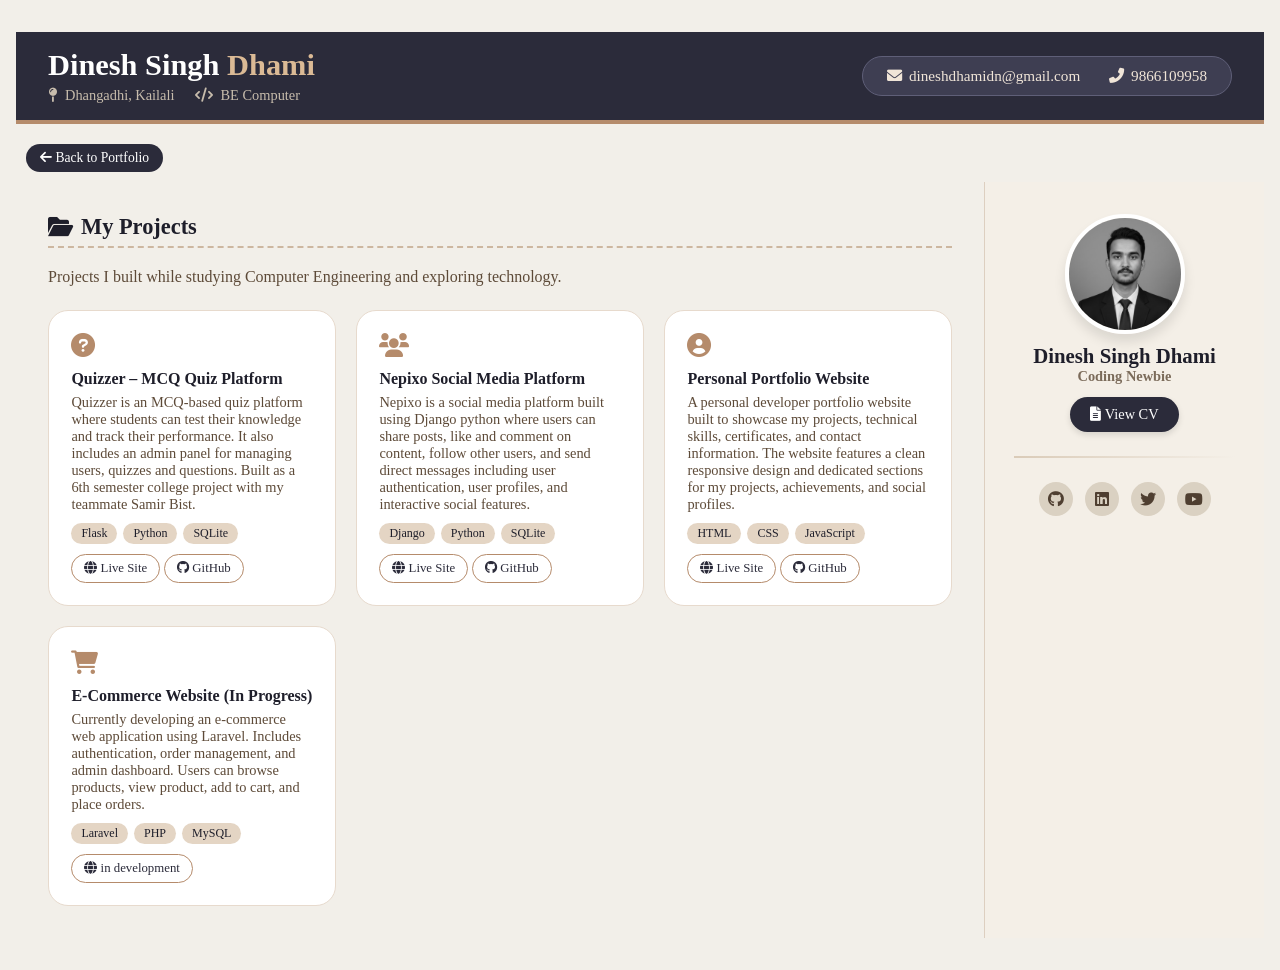
==== projects.html @ 05433d5f "Initial commit: add personal portfolio website" ====
<!DOCTYPE html>
<html lang="en">

<head>
<meta charset="UTF-8">
<meta name="viewport" content="width=device-width, initial-scale=1.0">

<title>Dinesh Singh Dhami | Projects</title>

<link rel="icon" href="favicon-dineshsinghdhami.png" type="image/png">

<link rel="stylesheet"
href="https://cdnjs.cloudflare.com/ajax/libs/font-awesome/6.0.0-beta3/css/all.min.css">

<style>

*{
margin:0;
padding:0;
box-sizing:border-box;
}

body{
background:#f2efe9;
font-family:'Inter',-apple-system,BlinkMacSystemFont,'Segoe UI',Roboto;
color:#1e1e2a;
padding:2rem 1rem;
}

/* HEADER */

.top-bar{
background:#2b2b3a;
color:#f0ede6;
padding:1rem 2rem;
display:flex;
justify-content:space-between;
align-items:center;
border-bottom:4px solid #b58b6b;
flex-wrap:wrap;
}

.identity h1{
font-size:1.9rem;
font-weight:600;
color:white;
}

.identity span{
color:#dbba95;
}

.tagline{
font-size:0.9rem;
color:#c7bcac;
margin-top:4px;
display:flex;
gap:8px;
align-items:center;
}

.contact-badge{
background:#3e3e52;
padding:0.6rem 1.5rem;
border-radius:60px;
display:flex;
gap:1.8rem;
font-size:0.95rem;
border:1px solid #5f5f78;
}

.contact-badge a{
color:#f0e5d8;
text-decoration:none;
display:flex;
align-items:center;
gap:7px;
}

.contact-badge a:hover{
color:#dbba95;
}

/* BACK BUTTON */

.back-btn{
display:inline-block;
margin:20px 0 10px 10px;
padding:6px 14px;
background:#2b2b3a;
color:#fff;
text-decoration:none;
border-radius:30px;
font-size:0.85rem;
transition:0.2s;
}

.back-btn:hover{
background:#b58b6b;
}

/* MAIN GRID */

.main-grid{
display:grid;
grid-template-columns:1fr 280px;
}

@media(max-width:750px){
.main-grid{
grid-template-columns:1fr;
}
}

/* CONTENT */

.content{
padding:2rem;
}

.section-title{
font-size:1.4rem;
font-weight:550;
margin-bottom:1.2rem;
display:flex;
align-items:center;
gap:8px;
border-bottom:2px dashed #cdb7a0;
padding-bottom:0.4rem;
}

/* PROJECT GRID */

.projects-grid{
display:grid;
grid-template-columns:repeat(auto-fit,minmax(250px,1fr));
gap:20px;
margin-top:1.5rem;
}

.project-card{
background:white;
border-radius:20px;
padding:1.4rem;
border:1px solid #e7dacd;
transition:all 0.2s ease;
}

.project-link{
display:inline-block;
margin-top:10px;
padding:6px 12px;
font-size:0.8rem;
border-radius:20px;
text-decoration:none;
border:1px solid #b58b6b;
color:#2b2b3a;
transition:0.2s;
}

.project-link:hover{
background:#b58b6b;
color:white;
}

.project-card:hover{
transform:translateY(-4px);
box-shadow:0 8px 18px rgba(0,0,0,0.1);
}

.project-icon{
font-size:1.5rem;
color:#b58b6b;
margin-bottom:10px;
}

.project-title{
font-weight:600;
margin-bottom:6px;
}

.project-desc{
font-size:0.9rem;
color:#5d4a38;
margin-bottom:10px;
}

.tags{
display:flex;
flex-wrap:wrap;
gap:6px;
}

.tag{
background:#e4d5c4;
padding:3px 10px;
font-size:0.75rem;
border-radius:20px;
}

/* SIDEBAR */

.sidebar{
background:#f4efe7;
border-left:1px solid #ddcfc0;
padding:2rem 1.8rem;
}

.profile-pic-placeholder{
width:120px;
height:120px;
border-radius:50%;
overflow:hidden;
margin:auto;
border:4px solid white;
box-shadow:0 8px 12px rgba(0,0,0,0.1);
}

.profile-pic-placeholder img{
width:100%;
height:100%;
object-fit:cover;
}

.my-name-side{
text-align:center;
font-size:1.3rem;
font-weight:550;
margin-top:10px;
}

.my-name-side small{
font-size:0.9rem;
color:#7b6b5a;
display:block;
}

.divider{
height:2px;
background:linear-gradient(90deg,#dacbb8,transparent);
margin:1.5rem 0;
}

.social-bar{
display:flex;
justify-content:center;
gap:12px;
}

.social-bar a{
width:34px;
height:34px;
display:flex;
align-items:center;
justify-content:center;
background:#dad1c2;
border-radius:50%;
color:#4f3f31;
text-decoration:none;
}

.social-bar a:hover{
background:#b58b6b;
color:white;
}

</style>
</head>

<body>

<!-- HEADER -->

<div class="top-bar">

<div class="identity">
<h1>Dinesh Singh <span>Dhami</span></h1>

<div class="tagline">
<i class="fas fa-map-pin"></i> Dhangadhi, Kailali
<i class="fas fa-code" style="margin-left:12px;"></i> BE Computer
</div>
</div>

<div class="contact-badge">

<a href="#" onclick="openDirectEmail()">
<i class="fas fa-envelope"></i> dineshdhamidn@gmail.com
</a>

<a href="#" onclick="openWhatsApp()">
<i class="fas fa-phone-alt"></i> 9866109958
</a>

</div>

</div>

<!-- BACK BUTTON -->

<a href="https://www.dineshsinghdhami.com.np/" class="back-btn">
<i class="fas fa-arrow-left"></i> Back to Portfolio
</a>

<!-- GRID -->

<div class="main-grid">

<!-- LEFT CONTENT -->

<div class="content">

<div class="section-title">
<i class="fas fa-folder-open"></i> My Projects
</div>

<p style="color:#5d4a38;">
Projects I built while studying Computer Engineering and exploring technology.
</p>
<div class="projects-grid">

<!-- QUIZZER PROJECT -->

<div class="project-card">
<div class="project-icon">
<i class="fas fa-question-circle"></i>
</div>

<div class="project-title">Quizzer – MCQ Quiz Platform</div>

<div class="project-desc">
Quizzer is an MCQ-based quiz platform where students can test their knowledge 
and track their performance. It also includes an admin panel for managing users,
quizzes and questions. Built as a 6th semester college project with my teammate Samir Bist.
</div>

<div class="tags">
<span class="tag">Flask</span>
<span class="tag">Python</span>
<span class="tag">SQLite</span>
</div>

<a href="https://quizzerhub.pythonanywhere.com/" target="_blank" class="project-link">
<i class="fas fa-globe"></i> Live Site
</a>
<a href="https://github.com/dineshsinghdhami/quizzer" target="_blank" class="project-link">
<i class="fab fa-github"></i> GitHub
</a>

</div>


<!-- NEPIXO PROJECT -->

<div class="project-card">
<div class="project-icon">
<i class="fas fa-users"></i>
</div>

<div class="project-title">Nepixo Social Media Platform</div>

<div class="project-desc">
Nepixo is a social media platform built using Django python where users can share posts, like and comment on content, follow other users, and send direct messages including user authentication, user profiles, and interactive social features.
</div>

<div class="tags">
<span class="tag">Django</span>
<span class="tag">Python</span>
<span class="tag">SQLite</span>
</div>

<a href="https://nepixo.pythonanywhere.com/" target="_blank" class="project-link">
<i class="fas fa-globe"></i> Live Site
</a>
<a href="https://github.com/dineshsinghdhami/nepixo" target="_blank" class="project-link">
<i class="fab fa-github"></i> GitHub
</a>

</div>

<!-- PERSONAL PORTFOLIO PROJECT -->

<div class="project-card">
<div class="project-icon">
<i class="fas fa-user-circle"></i>
</div>

<div class="project-title">Personal Portfolio Website</div>

<div class="project-desc">
A personal developer portfolio website built to showcase my projects,
technical skills, certificates, and contact information. The website
features a clean responsive design and dedicated sections for my
projects, achievements, and social profiles.
</div>

<div class="tags">
<span class="tag">HTML</span>
<span class="tag">CSS</span>
<span class="tag">JavaScript</span>
</div>

<a href="https://www.dineshsinghdhami.com.np/" target="_blank" class="project-link">
<i class="fas fa-globe"></i> Live Site
</a>

<a href="https://github.com/dineshsinghdhami/portfolio" target="_blank" class="project-link">
<i class="fab fa-github"></i> GitHub
</a>

</div>
<!-- ECOMMERCE PROJECT -->

<div class="project-card">
<div class="project-icon">
<i class="fas fa-shopping-cart"></i>
</div>

<div class="project-title">E-Commerce Website (In Progress)</div>

<div class="project-desc">
Currently developing an e-commerce web application using Laravel. Includes authentication, order management, and admin dashboard.
Users can browse products, view product, add to cart, and place orders. 
</div>

<div class="tags">
<span class="tag">Laravel</span>
<span class="tag">PHP</span>
<span class="tag">MySQL</span>
</div>

<a href="https://quizzerhub.pythonanywhere.com/" target="_blank" class="project-link">
<i class="fas fa-globe"></i> in development
</a>
</div>

</div>

</div>

<!-- SIDEBAR -->

<div class="sidebar">

<div class="profile-pic-placeholder">
<img src="dineshsinghdhami.jpg">
</div>

<div class="my-name-side">
                Dinesh Singh Dhami
                <small>Coding Newbie</small>
                
            </div>
            <div style="text-align:center; margin-top:12px;">
    <a href="Dinesh-Singh-Dhami-Resume.pdf"
       style="
       display:inline-block;
       background:#2b2b3a;
       color:#fff;
       padding:0.55rem 1.3rem;
       border-radius:40px;
       font-size:0.9rem;
       text-decoration:none;
       font-weight:500;
       transition:all 0.2s ease;
       box-shadow:0 3px 6px rgba(0,0,0,0.12);
       ">
       <i class="fas fa-file-alt"></i> View CV
    </a>
</div>

<div class="divider"></div>

<div class="social-bar">

<a href="https://github.com/dineshsinghdhami" target="_blank">
<i class="fab fa-github"></i>
</a>

<a href="https://linkedin.com/in/dineshsinghdhami1" target="_blank">
<i class="fab fa-linkedin"></i>
</a>

<a href="https://x.com/dineshdhami001" target="_blank">
<i class="fab fa-twitter"></i>
</a>

<a href="https://www.youtube.com/@dineshsinghdhami1?sub_confirmation=1" target="_blank">
<i class="fab fa-youtube"></i>
</a>

</div>

</div>

</div>

<script>

function isMobileDevice(){
return /Mobi|Android|iPhone|iPad/i.test(navigator.userAgent);
}

function openDirectEmail(){

const subject="Contact From Portfolio";
const body="Hi Dinesh, I found your portfolio and would like to connect.";

if(isMobileDevice()){
window.location.href=
`mailto:dineshdhamidn@gmail.com?subject=${encodeURIComponent(subject)}&body=${encodeURIComponent(body)}`;
}
else{
window.open(
`https://mail.google.com/mail/?view=cm&fs=1&to=dineshdhamidn@gmail.com&su=${encodeURIComponent(subject)}&body=${encodeURIComponent(body)}`,
"_blank"
);
}

}

function openWhatsApp(){

const phoneNumber="9779866109958";
const message="Hi Dinesh, I visited your portfolio and would like to connect.";

window.open(
`https://wa.me/${phoneNumber}?text=${encodeURIComponent(message)}`
);

}

</script>

</body>
</html>
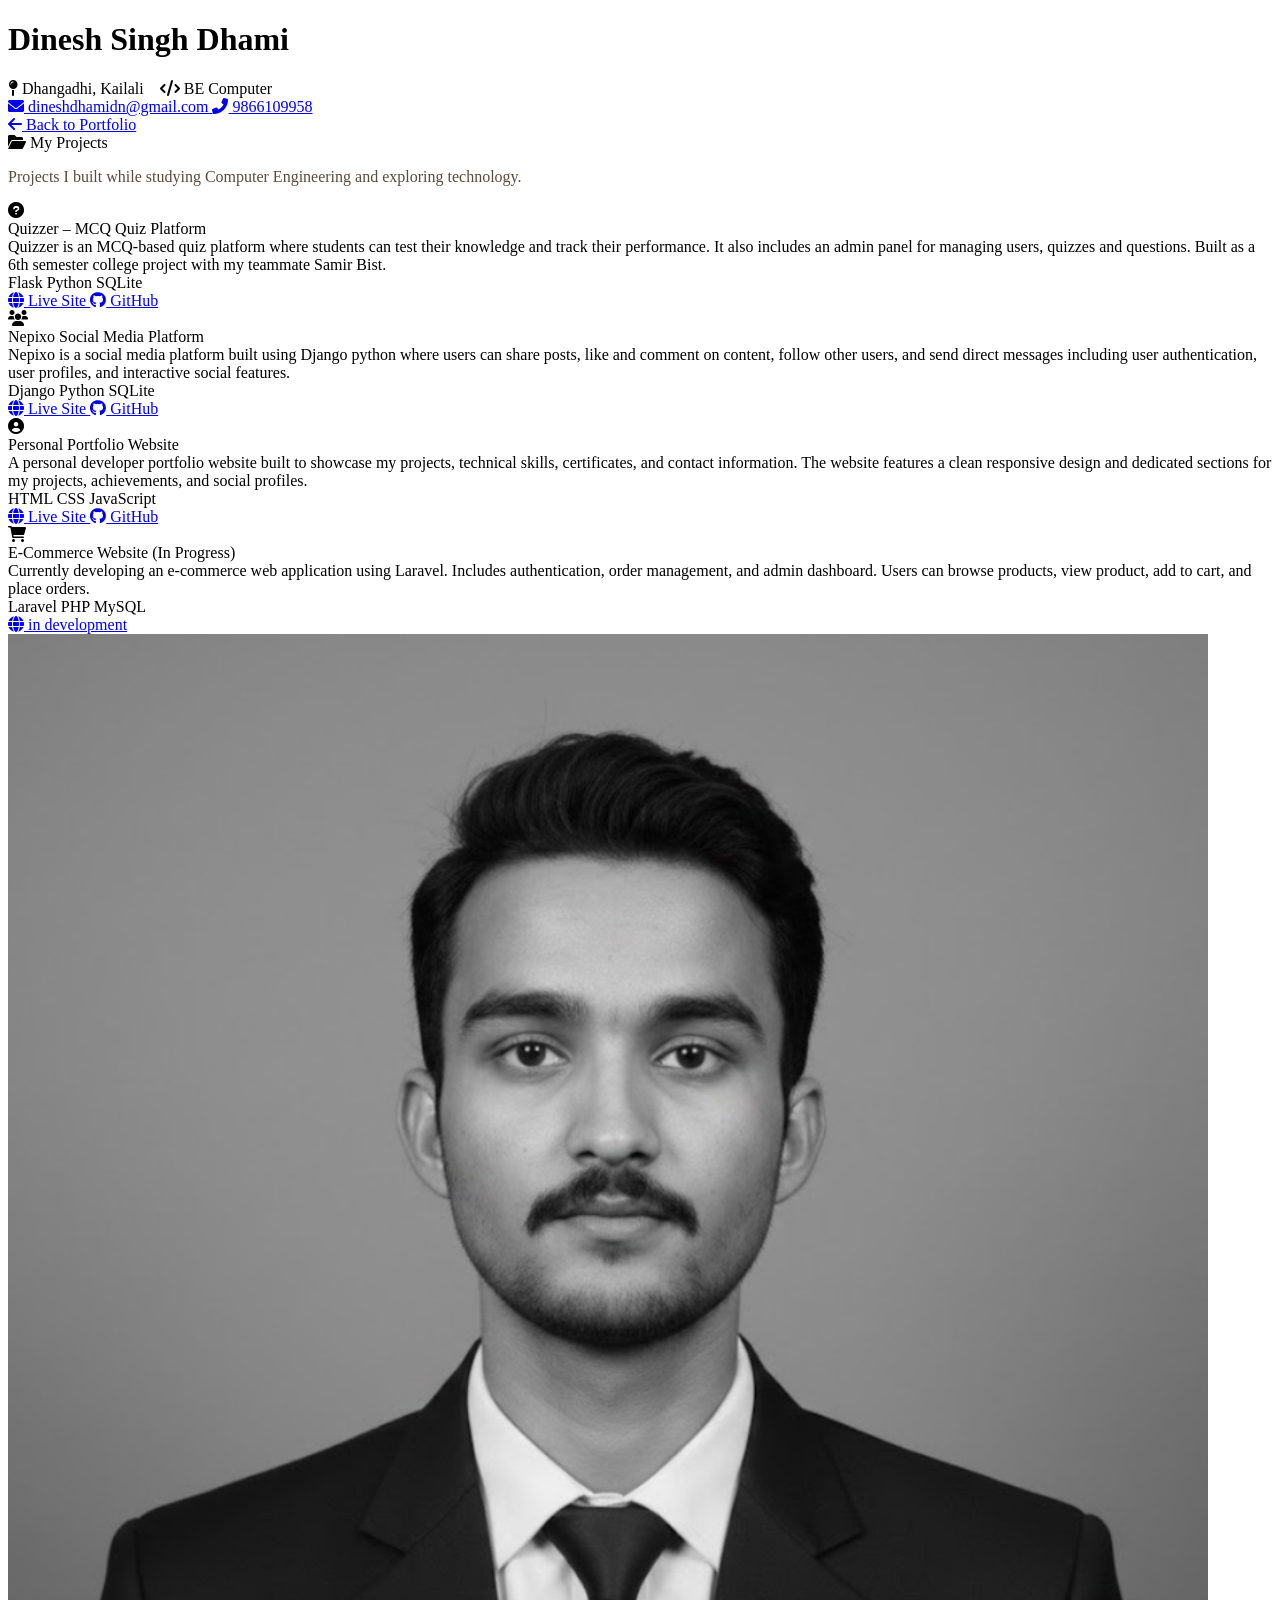
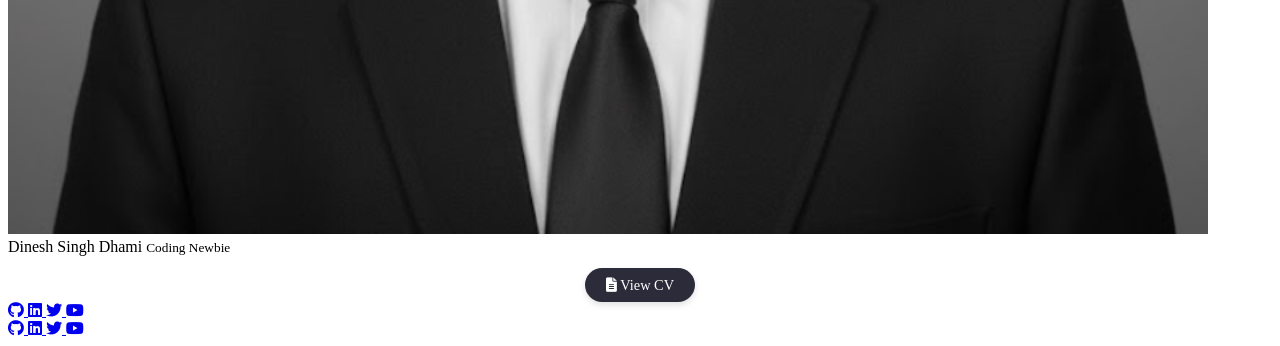
==== commit 0572c089: "updating projects" ====
--- a/projects.html
+++ b/projects.html
@@ -1,277 +1,18 @@
 <!DOCTYPE html>
 <html lang="en">
-
 <head>
 <meta charset="UTF-8">
 <meta name="viewport" content="width=device-width, initial-scale=1.0">
-
 <title>Dinesh Singh Dhami | Projects</title>
-
 <link rel="icon" href="favicon-dineshsinghdhami.png" type="image/png">
-
-<link rel="stylesheet"
-href="https://cdnjs.cloudflare.com/ajax/libs/font-awesome/6.0.0-beta3/css/all.min.css">
-
-<style>
-
-*{
-margin:0;
-padding:0;
-box-sizing:border-box;
-}
-
-body{
-background:#f2efe9;
-font-family:'Inter',-apple-system,BlinkMacSystemFont,'Segoe UI',Roboto;
-color:#1e1e2a;
-padding:2rem 1rem;
-}
-
-/* HEADER */
-
-.top-bar{
-background:#2b2b3a;
-color:#f0ede6;
-padding:1rem 2rem;
-display:flex;
-justify-content:space-between;
-align-items:center;
-border-bottom:4px solid #b58b6b;
-flex-wrap:wrap;
-}
-
-.identity h1{
-font-size:1.9rem;
-font-weight:600;
-color:white;
-}
-
-.identity span{
-color:#dbba95;
-}
-
-.tagline{
-font-size:0.9rem;
-color:#c7bcac;
-margin-top:4px;
-display:flex;
-gap:8px;
-align-items:center;
-}
-
-.contact-badge{
-background:#3e3e52;
-padding:0.6rem 1.5rem;
-border-radius:60px;
-display:flex;
-gap:1.8rem;
-font-size:0.95rem;
-border:1px solid #5f5f78;
-}
-
-.contact-badge a{
-color:#f0e5d8;
-text-decoration:none;
-display:flex;
-align-items:center;
-gap:7px;
-}
-
-.contact-badge a:hover{
-color:#dbba95;
-}
-
-/* BACK BUTTON */
-
-.back-btn{
-display:inline-block;
-margin:20px 0 10px 10px;
-padding:6px 14px;
-background:#2b2b3a;
-color:#fff;
-text-decoration:none;
-border-radius:30px;
-font-size:0.85rem;
-transition:0.2s;
-}
-
-.back-btn:hover{
-background:#b58b6b;
-}
-
-/* MAIN GRID */
-
-.main-grid{
-display:grid;
-grid-template-columns:1fr 280px;
-}
-
-@media(max-width:750px){
-.main-grid{
-grid-template-columns:1fr;
-}
-}
-
-/* CONTENT */
-
-.content{
-padding:2rem;
-}
-
-.section-title{
-font-size:1.4rem;
-font-weight:550;
-margin-bottom:1.2rem;
-display:flex;
-align-items:center;
-gap:8px;
-border-bottom:2px dashed #cdb7a0;
-padding-bottom:0.4rem;
-}
-
-/* PROJECT GRID */
-
-.projects-grid{
-display:grid;
-grid-template-columns:repeat(auto-fit,minmax(250px,1fr));
-gap:20px;
-margin-top:1.5rem;
-}
-
-.project-card{
-background:white;
-border-radius:20px;
-padding:1.4rem;
-border:1px solid #e7dacd;
-transition:all 0.2s ease;
-}
-
-.project-link{
-display:inline-block;
-margin-top:10px;
-padding:6px 12px;
-font-size:0.8rem;
-border-radius:20px;
-text-decoration:none;
-border:1px solid #b58b6b;
-color:#2b2b3a;
-transition:0.2s;
-}
-
-.project-link:hover{
-background:#b58b6b;
-color:white;
-}
-
-.project-card:hover{
-transform:translateY(-4px);
-box-shadow:0 8px 18px rgba(0,0,0,0.1);
-}
-
-.project-icon{
-font-size:1.5rem;
-color:#b58b6b;
-margin-bottom:10px;
-}
-
-.project-title{
-font-weight:600;
-margin-bottom:6px;
-}
-
-.project-desc{
-font-size:0.9rem;
-color:#5d4a38;
-margin-bottom:10px;
-}
-
-.tags{
-display:flex;
-flex-wrap:wrap;
-gap:6px;
-}
-
-.tag{
-background:#e4d5c4;
-padding:3px 10px;
-font-size:0.75rem;
-border-radius:20px;
-}
-
-/* SIDEBAR */
-
-.sidebar{
-background:#f4efe7;
-border-left:1px solid #ddcfc0;
-padding:2rem 1.8rem;
-}
-
-.profile-pic-placeholder{
-width:120px;
-height:120px;
-border-radius:50%;
-overflow:hidden;
-margin:auto;
-border:4px solid white;
-box-shadow:0 8px 12px rgba(0,0,0,0.1);
-}
-
-.profile-pic-placeholder img{
-width:100%;
-height:100%;
-object-fit:cover;
-}
-
-.my-name-side{
-text-align:center;
-font-size:1.3rem;
-font-weight:550;
-margin-top:10px;
-}
-
-.my-name-side small{
-font-size:0.9rem;
-color:#7b6b5a;
-display:block;
-}
-
-.divider{
-height:2px;
-background:linear-gradient(90deg,#dacbb8,transparent);
-margin:1.5rem 0;
-}
-
-.social-bar{
-display:flex;
-justify-content:center;
-gap:12px;
-}
-
-.social-bar a{
-width:34px;
-height:34px;
-display:flex;
-align-items:center;
-justify-content:center;
-background:#dad1c2;
-border-radius:50%;
-color:#4f3f31;
-text-decoration:none;
-}
-
-.social-bar a:hover{
-background:#b58b6b;
-color:white;
-}
-
-</style>
+<link rel="stylesheet" href="https://cdnjs.cloudflare.com/ajax/libs/font-awesome/6.0.0-beta3/css/all.min.css">
+<link rel="stylesheet" href="style-projects.css">
+<script src="script-projects.js"> </script>
 </head>
 
 <body>
-
-<!-- HEADER -->
-
-<div class="top-bar">
+ 
+<div class="navbar">
 
 <div class="identity">
 <h1>Dinesh Singh <span>Dhami</span></h1>
@@ -296,13 +37,9 @@
 
 </div>
 
-<!-- BACK BUTTON -->
-
 <a href="https://www.dineshsinghdhami.com.np/" class="back-btn">
 <i class="fas fa-arrow-left"></i> Back to Portfolio
 </a>
-
-<!-- GRID -->
 
 <div class="main-grid">
 
@@ -429,7 +166,7 @@
 <span class="tag">MySQL</span>
 </div>
 
-<a href="https://quizzerhub.pythonanywhere.com/" target="_blank" class="project-link">
+<a href="https://github.com/dineshsinghdhami/" target="_blank" class="project-link">
 <i class="fas fa-globe"></i> in development
 </a>
 </div>
@@ -438,7 +175,7 @@
 
 </div>
 
-<!-- SIDEBAR -->
+<!-- RIGHT SIDEBAR -->
 
 <div class="sidebar">
 
@@ -531,6 +268,28 @@
 }
 
 </script>
-
+<div class="mobile-social">
+
+<div class="social-bar">
+
+<a href="https://github.com/dineshsinghdhami" target="_blank">
+<i class="fab fa-github"></i>
+</a>
+
+<a href="https://linkedin.com/in/dineshsinghdhami1" target="_blank">
+<i class="fab fa-linkedin"></i>
+</a>
+
+<a href="https://x.com/dineshdhami001" target="_blank">
+<i class="fab fa-twitter"></i>
+</a>
+
+<a href="https://www.youtube.com/@dineshsinghdhami1?sub_confirmation=1" target="_blank">
+<i class="fab fa-youtube"></i>
+</a>
+
+</div>
+
+</div>
 </body>
 </html>
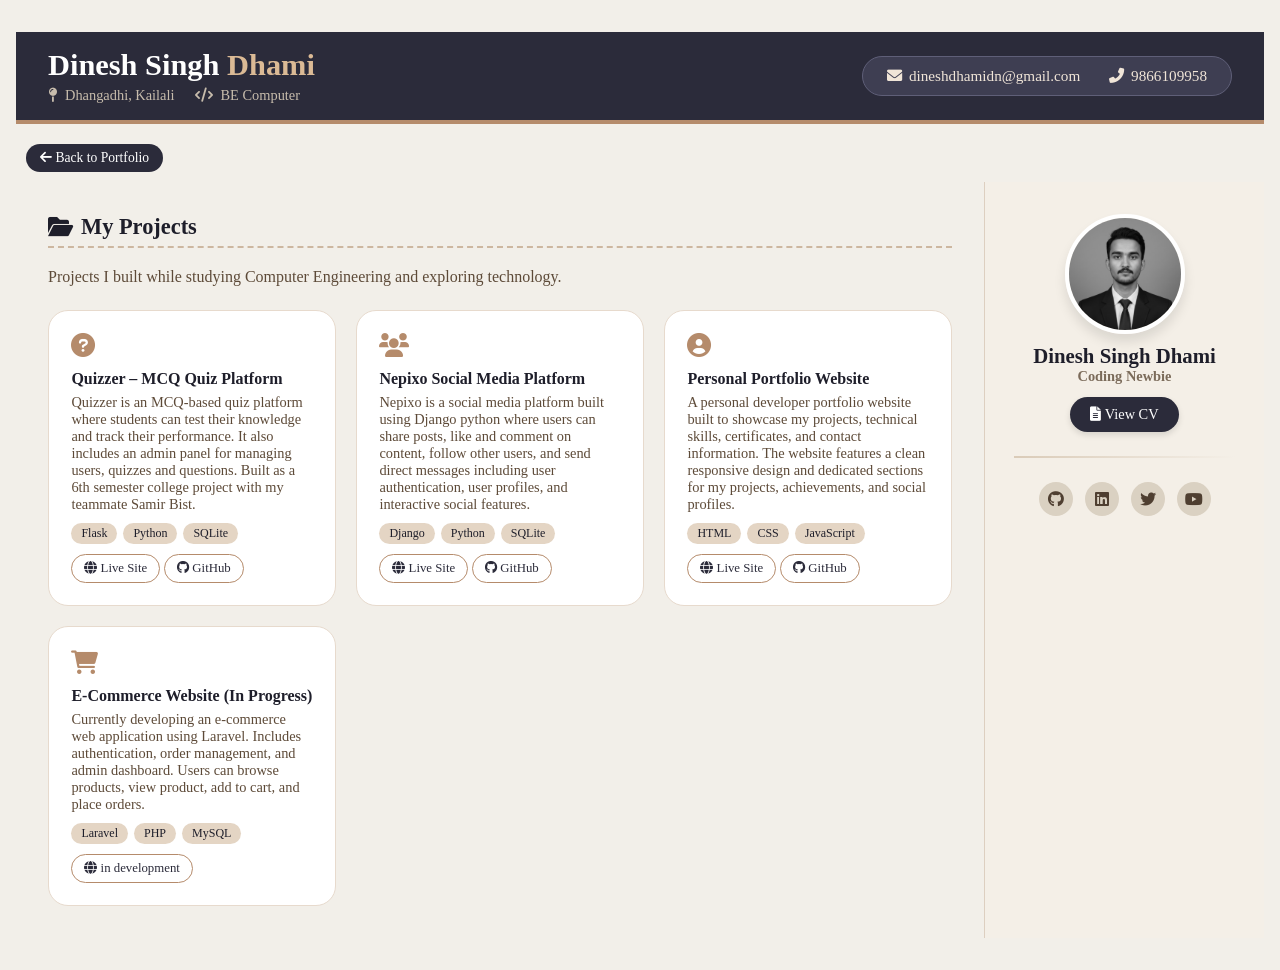
==== commit d6aa748b: "updated projects.html" ====
--- a/projects.html
+++ b/projects.html
@@ -7,7 +7,6 @@
 <link rel="icon" href="favicon-dineshsinghdhami.png" type="image/png">
 <link rel="stylesheet" href="https://cdnjs.cloudflare.com/ajax/libs/font-awesome/6.0.0-beta3/css/all.min.css">
 <link rel="stylesheet" href="style-projects.css">
-<script src="script-projects.js"> </script>
 </head>
 
 <body>
@@ -183,12 +182,9 @@
 <img src="dineshsinghdhami.jpg">
 </div>
 
-<div class="my-name-side">
-                Dinesh Singh Dhami
-                <small>Coding Newbie</small>
-                
-            </div>
-            <div style="text-align:center; margin-top:12px;">
+<div class="my-name-side">Dinesh Singh Dhami<small>Coding Newbie</small>
+</div>
+    <div style="text-align:center; margin-top:12px;">
     <a href="Dinesh-Singh-Dhami-Resume.pdf"
        style="
        display:inline-block;
--- a/style-projects.css
+++ b/style-projects.css
@@ -0,0 +1,334 @@
+*{
+margin:0;
+padding:0;
+box-sizing:border-box;
+}
+
+body{
+background:#f2efe9;
+font-family:'Inter',-apple-system,BlinkMacSystemFont,'Segoe UI',Roboto;
+color:#1e1e2a;
+padding:2rem 1rem;
+}
+
+ 
+
+.navbar{
+background:#2b2b3a;
+color:#f0ede6;
+padding:1rem 2rem;
+display:flex;
+justify-content:space-between;
+align-items:center;
+border-bottom:4px solid #b58b6b;
+flex-wrap:wrap;
+}
+
+.identity h1{
+font-size:1.9rem;
+font-weight:600;
+color:white;
+}
+
+.identity span{
+color:#dbba95;
+}
+
+.tagline{
+font-size:0.9rem;
+color:#c7bcac;
+margin-top:4px;
+display:flex;
+gap:8px;
+align-items:center;
+}
+
+.contact-badge{
+background:#3e3e52;
+padding:0.6rem 1.5rem;
+border-radius:60px;
+display:flex;
+gap:1.8rem;
+font-size:0.95rem;
+border:1px solid #5f5f78;
+}
+
+.contact-badge a{
+color:#f0e5d8;
+text-decoration:none;
+display:flex;
+align-items:center;
+gap:7px;
+}
+
+.contact-badge a:hover{
+color:#dbba95;
+}
+
+ 
+
+.back-btn{
+display:inline-block;
+margin:20px 0 10px 10px;
+padding:6px 14px;
+background:#2b2b3a;
+color:#fff;
+text-decoration:none;
+border-radius:30px;
+font-size:0.85rem;
+transition:0.2s;
+}
+
+.back-btn:hover{
+background:#b58b6b;
+}
+
+ 
+.main-grid{
+display:grid;
+grid-template-columns:1fr 280px;
+}
+
+@media(max-width:750px){
+
+   
+
+.contact-badge{
+flex-wrap:wrap;
+justify-content:center;
+gap:8px;
+padding:0.4rem 0.8rem;
+margin-top:10px;
+}
+
+.contact-badge a{
+font-size:0.85rem;
+}
+ 
+
+.main-grid{
+display:flex;
+flex-direction:column;
+}
+
+ 
+.sidebar{
+order:1;
+border-left:none;
+border-bottom:1px solid #ddcfc0;
+}
+
+ 
+.content{
+order:2;
+}
+ 
+.social-bar{
+order:3;
+margin-top:30px;
+}
+
+ 
+.sidebar{
+text-align:center;
+}
+
+.profile-pic-placeholder{
+margin:auto;
+}
+
+}
+ 
+.content{
+padding:2rem;
+}
+
+.section-title{
+font-size:1.4rem;
+font-weight:550;
+margin-bottom:1.2rem;
+display:flex;
+align-items:center;
+gap:8px;
+border-bottom:2px dashed #cdb7a0;
+padding-bottom:0.4rem;
+}
+ 
+
+.projects-grid{
+display:grid;
+grid-template-columns:repeat(auto-fit,minmax(250px,1fr));
+gap:20px;
+margin-top:1.5rem;
+}
+
+.project-card{
+background:white;
+border-radius:20px;
+padding:1.4rem;
+border:1px solid #e7dacd;
+transition:all 0.2s ease;
+}
+
+.project-link{
+display:inline-block;
+margin-top:10px;
+padding:6px 12px;
+font-size:0.8rem;
+border-radius:20px;
+text-decoration:none;
+border:1px solid #b58b6b;
+color:#2b2b3a;
+transition:0.2s;
+}
+
+.project-link:hover{
+background:#b58b6b;
+color:white;
+}
+
+.project-card:hover{
+transform:translateY(-4px);
+box-shadow:0 8px 18px rgba(0,0,0,0.1);
+}
+
+.project-icon{
+font-size:1.5rem;
+color:#b58b6b;
+margin-bottom:10px;
+}
+
+.project-title{
+font-weight:600;
+margin-bottom:6px;
+}
+
+.project-desc{
+font-size:0.9rem;
+color:#5d4a38;
+margin-bottom:10px;
+}
+
+.tags{
+display:flex;
+flex-wrap:wrap;
+gap:6px;
+}
+
+.tag{
+background:#e4d5c4;
+padding:3px 10px;
+font-size:0.75rem;
+border-radius:20px;
+}
+ 
+
+.sidebar{
+background:#f4efe7;
+border-left:1px solid #ddcfc0;
+padding:2rem 1.8rem;
+}
+
+.profile-pic-placeholder{
+width:120px;
+height:120px;
+border-radius:50%;
+overflow:hidden;
+margin:auto;
+border:4px solid white;
+box-shadow:0 8px 12px rgba(0,0,0,0.1);
+}
+
+.profile-pic-placeholder img{
+width:100%;
+height:100%;
+object-fit:cover;
+}
+
+.my-name-side{
+text-align:center;
+font-size:1.3rem;
+font-weight:550;
+margin-top:10px;
+}
+
+.my-name-side small{
+font-size:0.9rem;
+color:#7b6b5a;
+display:block;
+}
+
+.divider{
+height:2px;
+background:linear-gradient(90deg,#dacbb8,transparent);
+margin:1.5rem 0;
+}
+
+.social-bar{
+display:flex;
+justify-content:center;
+gap:12px;
+}
+
+.social-bar a{
+width:34px;
+height:34px;
+display:flex;
+align-items:center;
+justify-content:center;
+background:#dad1c2;
+border-radius:50%;
+color:#4f3f31;
+text-decoration:none;
+}
+
+.social-bar a:hover{
+background:#b58b6b;
+color:white;
+}
+
+ 
+
+.mobile-social{
+display:none;
+}
+ 
+
+@media(max-width:750px){
+
+.main-grid{
+display:flex;
+flex-direction:column;
+}
+
+.sidebar{
+order:1;
+border-left:none;
+border-bottom:1px solid #ddcfc0;
+text-align:center;
+}
+
+.content{
+order:2;
+}
+ 
+
+.sidebar .social-bar{
+display:none;
+}
+ 
+.mobile-social{
+display:block;
+margin-top:80px;    
+padding-top:25px;
+padding-bottom:30px;
+border-top:1px solid #ddcfc0;
+}
+
+.mobile-social .social-bar{
+display:flex;
+justify-content:center;
+gap:12px;
+}
+
+}
